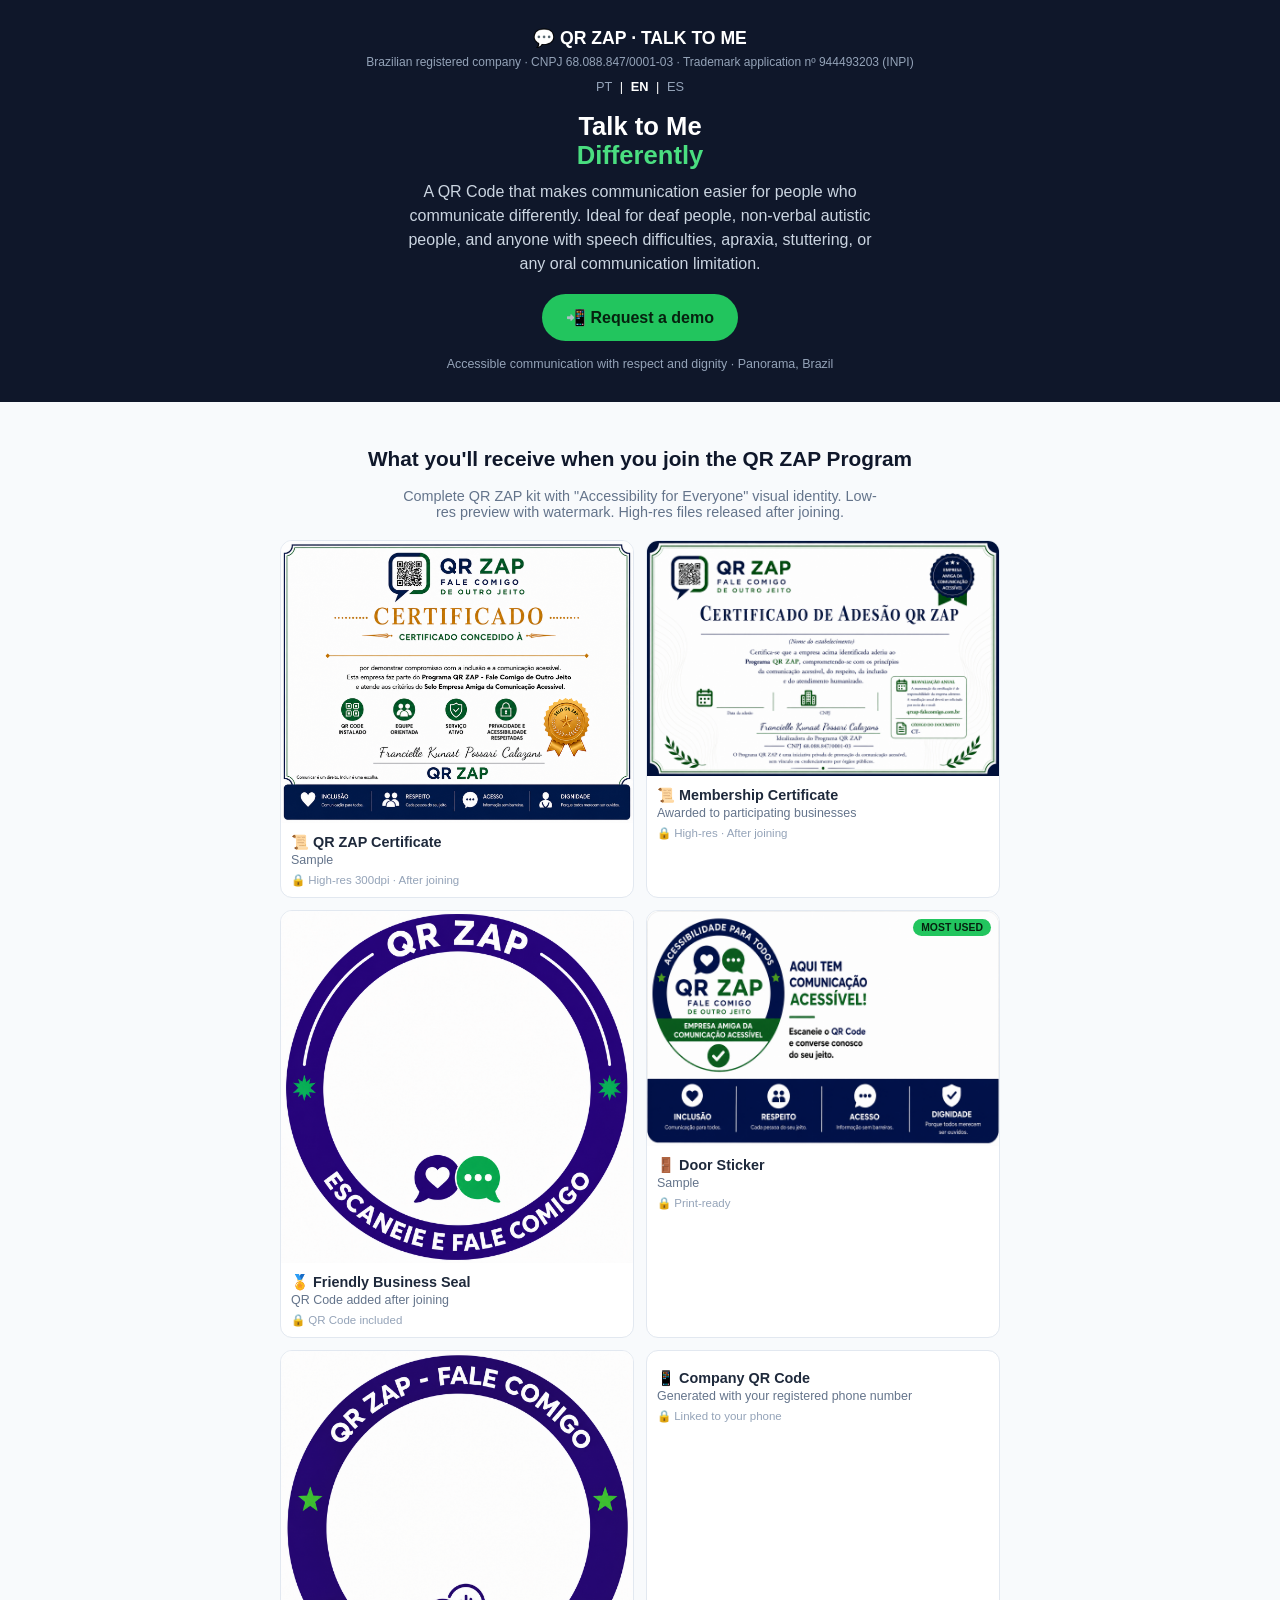
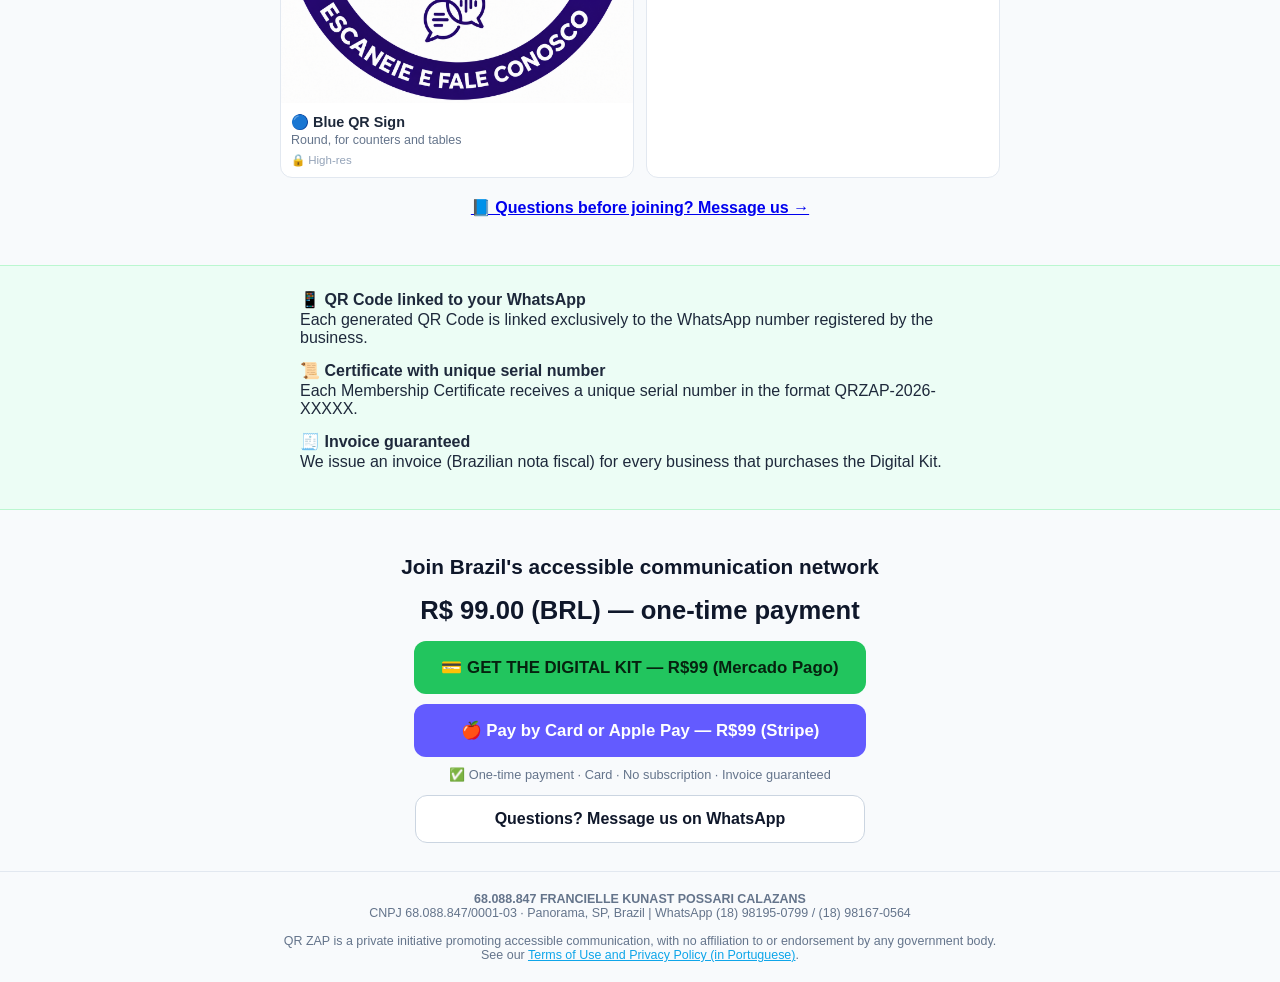
==== index-en.html @ 04eb86b6 "Create index-en.html" ====
<!DOCTYPE html>
<html lang="en">
<head>
<meta charset="UTF-8">
<meta name="viewport" content="width=device-width, initial-scale=1">
<title>QR ZAP - Talk to Me Differently | Accessible Communication</title>
<style>
  body{font-family:Arial,sans-serif;margin:0;background:#f8fafc;color:#1e293b;}
  .hero{background:#0f172a;color:#fff;padding:28px 20px;text-align:center;}
  .hero-topo{display:flex;justify-content:center;align-items:center;gap:8px;font-weight:bold;font-size:1.1rem;}
  .hero-cnpj{font-size:0.75rem;color:#94a3b8;margin-top:6px;}
  .lang{margin-top:10px;font-size:0.8rem;}
  .lang a{color:#94a3b8;text-decoration:none;margin:0 4px;}
  .lang a.ativo{color:#fff;font-weight:bold;}
  .hero h1{font-size:1.6rem;margin:18px 0 10px;}
  .hero h1 span{color:#4ade80;display:block;}
  .hero p{color:#cbd5e1;max-width:480px;margin:0 auto;line-height:1.5;}
  .botao{display:inline-block;background:#22c55e;color:#06220f;font-weight:bold;padding:14px 24px;border-radius:30px;text-decoration:none;margin-top:18px;}
  .conteudo{max-width:720px;margin:0 auto;padding:28px 18px;}
  h2{text-align:center;font-size:1.3rem;color:#0f172a;}
  .sub{text-align:center;color:#64748b;font-size:0.9rem;max-width:480px;margin:6px auto 20px;}
  .grid{display:grid;grid-template-columns:1fr 1fr;gap:12px;}
  .card{background:#fff;border:1px solid #e2e8f0;border-radius:12px;overflow:hidden;position:relative;}
  .card img{width:100%;display:block;}
  .card .tag{position:absolute;top:8px;right:8px;background:#22c55e;color:#06220f;font-size:0.65rem;font-weight:bold;padding:3px 8px;border-radius:20px;}
  .card .corpo{padding:10px;}
  .card .corpo strong{font-size:0.9rem;}
  .card .corpo .obs{font-size:0.78rem;color:#64748b;display:block;margin-top:2px;}
  .card .corpo .cadeado{font-size:0.72rem;color:#94a3b8;display:block;margin-top:6px;}
  .manual-link{display:block;text-align:center;margin:20px 0;font-weight:bold;}
  .faixa{background:#ecfdf5;border-top:1px solid #bbf7d0;border-bottom:1px solid #bbf7d0;padding:24px 18px;}
  .faixa .item{max-width:680px;margin:0 auto 14px;}
  .faixa strong{display:block;margin-bottom:2px;}
  .final{text-align:center;padding:28px 18px;}
  .preco-antigo{text-decoration:line-through;color:#94a3b8;}
  .preco-novo{font-size:1.6rem;font-weight:bold;color:#0f172a;margin:6px 0 16px;}
  .botao-pag{display:block;max-width:420px;margin:0 auto;background:#22c55e;color:#06220f;font-weight:bold;padding:16px;border-radius:12px;text-decoration:none;font-size:1.05rem;}
  .botao-whats{display:block;max-width:420px;margin:12px auto 0;background:#fff;border:1px solid #cbd5e1;color:#0f172a;font-weight:bold;padding:14px;border-radius:12px;text-decoration:none;}
  .rodape{text-align:center;font-size:0.78rem;color:#64748b;padding:20px;border-top:1px solid #e2e8f0;}
  .rodape a{color:#0ea5e9;}
</style>
</head>
<body>

<div class="hero">
  <div class="hero-topo">💬 QR ZAP · TALK TO ME</div>
  <div class="hero-cnpj">Brazilian registered company · CNPJ 68.088.847/0001-03 · Trademark application nº 944493203 (INPI)</div>
  <div class="lang"><a href="index.html">PT</a> | <a class="ativo" href="index-en.html">EN</a> | <a href="index-es.html">ES</a></div>
  <h1>Talk to Me<br><span>Differently</span></h1>
  <p>A QR Code that makes communication easier for people who communicate differently. Ideal for deaf people, non-verbal autistic people, and anyone with speech difficulties, apraxia, stuttering, or any oral communication limitation.</p>
  <a class="botao" href="https://wa.me/5518981950799?text=Hello! I'd like to learn more about QR ZAP.">📲 Request a demo</a>
  <p style="font-size:0.78rem;color:#94a3b8;margin-top:14px;">Accessible communication with respect and dignity · Panorama, Brazil</p>
</div>

<div class="conteudo">
  <h2>What you'll receive when you join the QR ZAP Program</h2>
  <p class="sub">Complete QR ZAP kit with "Accessibility for Everyone" visual identity. Low-res preview with watermark. High-res files released after joining.</p>

  <div class="grid">
    <div class="card">
      <img src="certificado-base.png" alt="QR ZAP Certificate">
      <div class="corpo"><strong>📜 QR ZAP Certificate</strong><span class="obs">Sample</span><span class="cadeado">🔒 High-res 300dpi · After joining</span></div>
    </div>
    <div class="card">
      <img src="certificado-oficial.png" alt="QR ZAP Membership Certificate">
      <div class="corpo"><strong>📜 Membership Certificate</strong><span class="obs">Awarded to participating businesses</span><span class="cadeado">🔒 High-res · After joining</span></div>
    </div>
    <div class="card">
      <img src="selo-base-v2.png" alt="Accessible Communication Friendly Business Seal">
      <div class="corpo"><strong>🏅 Friendly Business Seal</strong><span class="obs">QR Code added after joining</span><span class="cadeado">🔒 QR Code included</span></div>
    </div>
    <div class="card">
      <span class="tag">MOST USED</span>
      <img src="adesivo-porta-base.png" alt="Door Sticker">
      <div class="corpo"><strong>🚪 Door Sticker</strong><span class="obs">Sample</span><span class="cadeado">🔒 Print-ready</span></div>
    </div>
    <div class="card">
      <img src="qr-azul-base.png" alt="Blue QR Sign">
      <div class="corpo"><strong>🔵 Blue QR Sign</strong><span class="obs">Round, for counters and tables</span><span class="cadeado">🔒 High-res</span></div>
    </div>
    <div class="card">
      <div class="corpo" style="padding-top:18px;"><strong>📱 Company QR Code</strong><span class="obs">Generated with your registered phone number</span><span class="cadeado">🔒 Linked to your phone</span></div>
    </div>
  </div>

  <a class="manual-link" href="https://wa.me/5518981950799?text=Hello! I'd like the QR ZAP manual in English.">📘 Questions before joining? Message us →</a>
</div>

<div class="faixa">
  <div class="item"><strong>📱 QR Code linked to your WhatsApp</strong>Each generated QR Code is linked exclusively to the WhatsApp number registered by the business.</div>
  <div class="item"><strong>📜 Certificate with unique serial number</strong>Each Membership Certificate receives a unique serial number in the format QRZAP-2026-XXXXX.</div>
  <div class="item"><strong>🧾 Invoice guaranteed</strong>We issue an invoice (Brazilian nota fiscal) for every business that purchases the Digital Kit.</div>
</div>

<div class="final">
  <h2>Join Brazil's accessible communication network</h2>
  <p class="preco-novo">R$ 99.00 (BRL) — one-time payment</p>
  <a class="botao-pag" href="https://mpago.la/1vmotHD">💳 GET THE DIGITAL KIT — R$99 (Mercado Pago)</a>
  <a class="botao-pag" style="background:#635bff;color:#fff;margin-top:10px;" href="https://buy.stripe.com/dRm9ASbgddrAe2t5yp1ck02">🍎 Pay by Card or Apple Pay — R$99 (Stripe)</a>
  <p style="font-size:0.8rem;color:#64748b;margin-top:10px;">✅ One-time payment · Card · No subscription · Invoice guaranteed</p>
  <a class="botao-whats" href="https://wa.me/5518981950799?text=Hello! I found QR ZAP and have some questions about the Digital Kit">Questions? Message us on WhatsApp</a>
</div>

<div class="rodape">
  <strong>68.088.847 FRANCIELLE KUNAST POSSARI CALAZANS</strong><br>
  CNPJ 68.088.847/0001-03 · Panorama, SP, Brazil | WhatsApp (18) 98195-0799 / (18) 98167-0564<br><br>
  QR ZAP is a private initiative promoting accessible communication, with no affiliation to or endorsement by any government body.<br>
  See our <a href="termos.html">Terms of Use and Privacy Policy (in Portuguese)</a>.
</div>

</body>
</html>
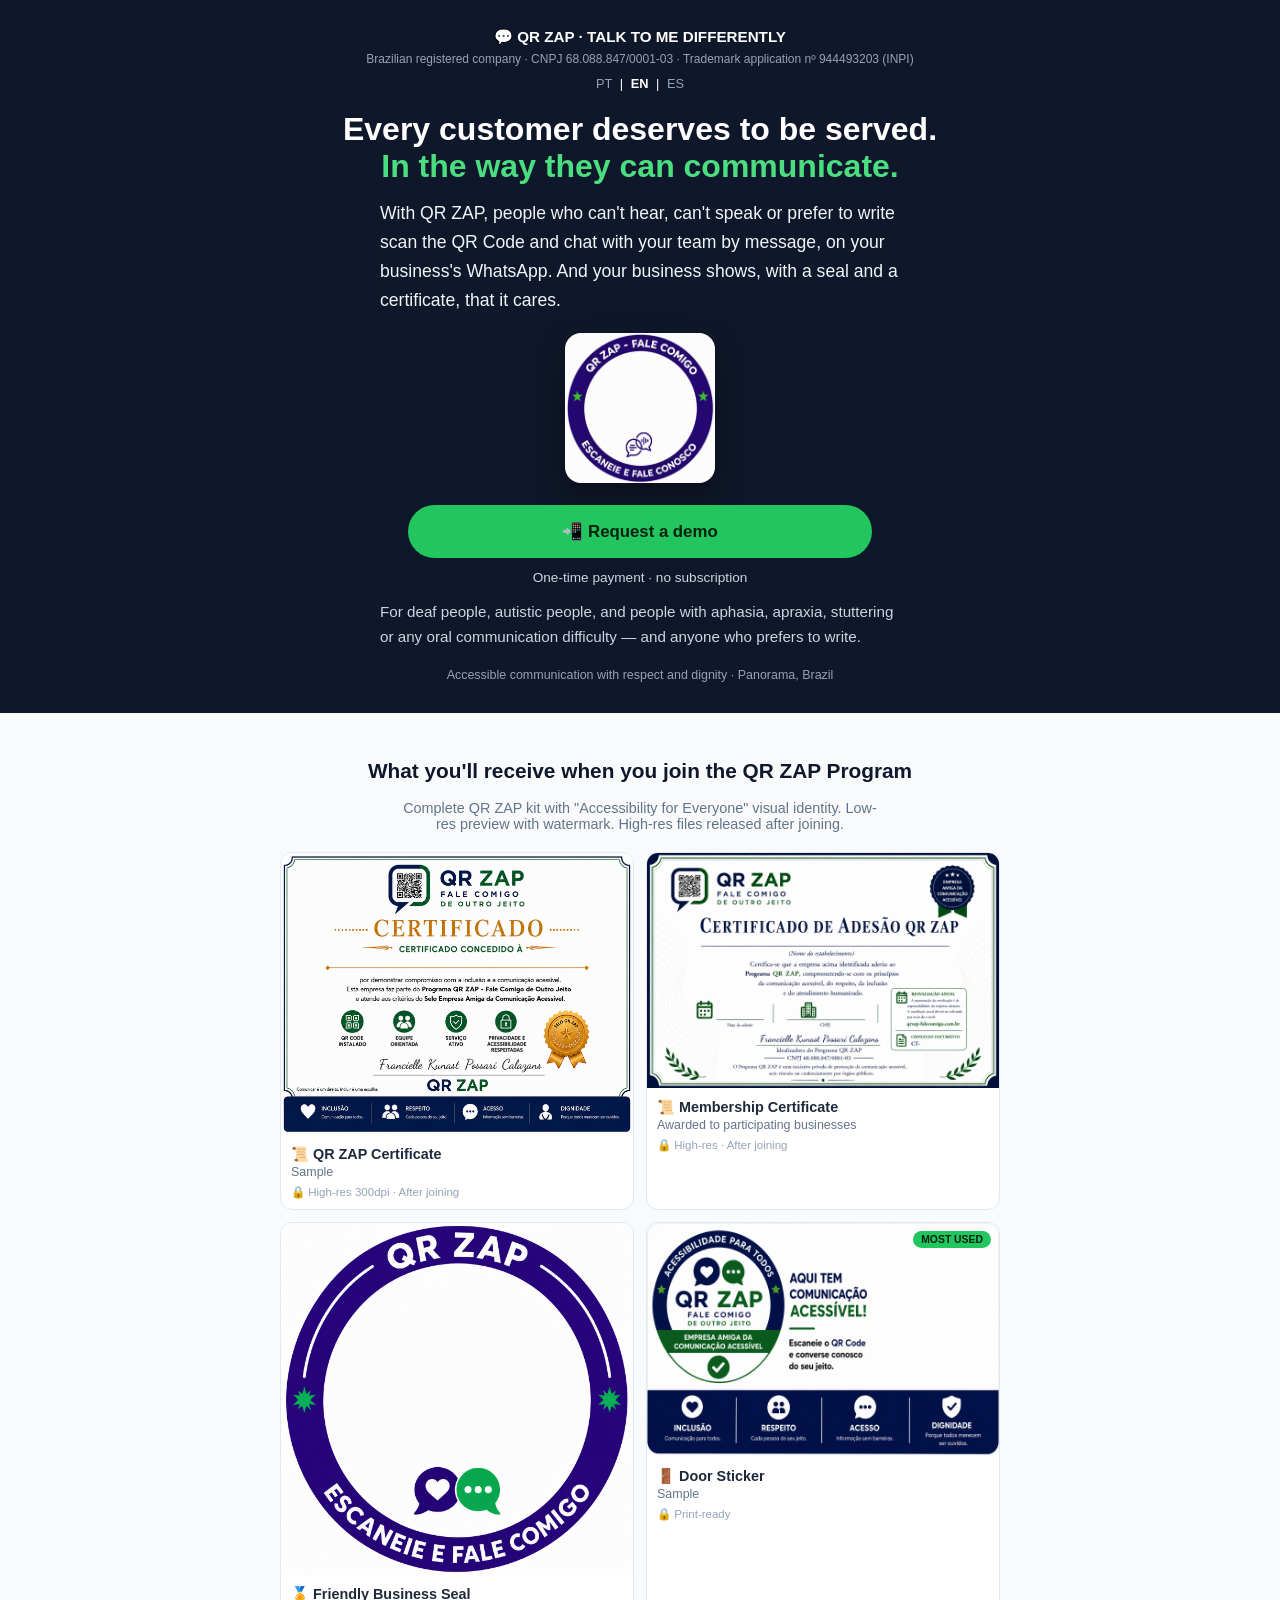
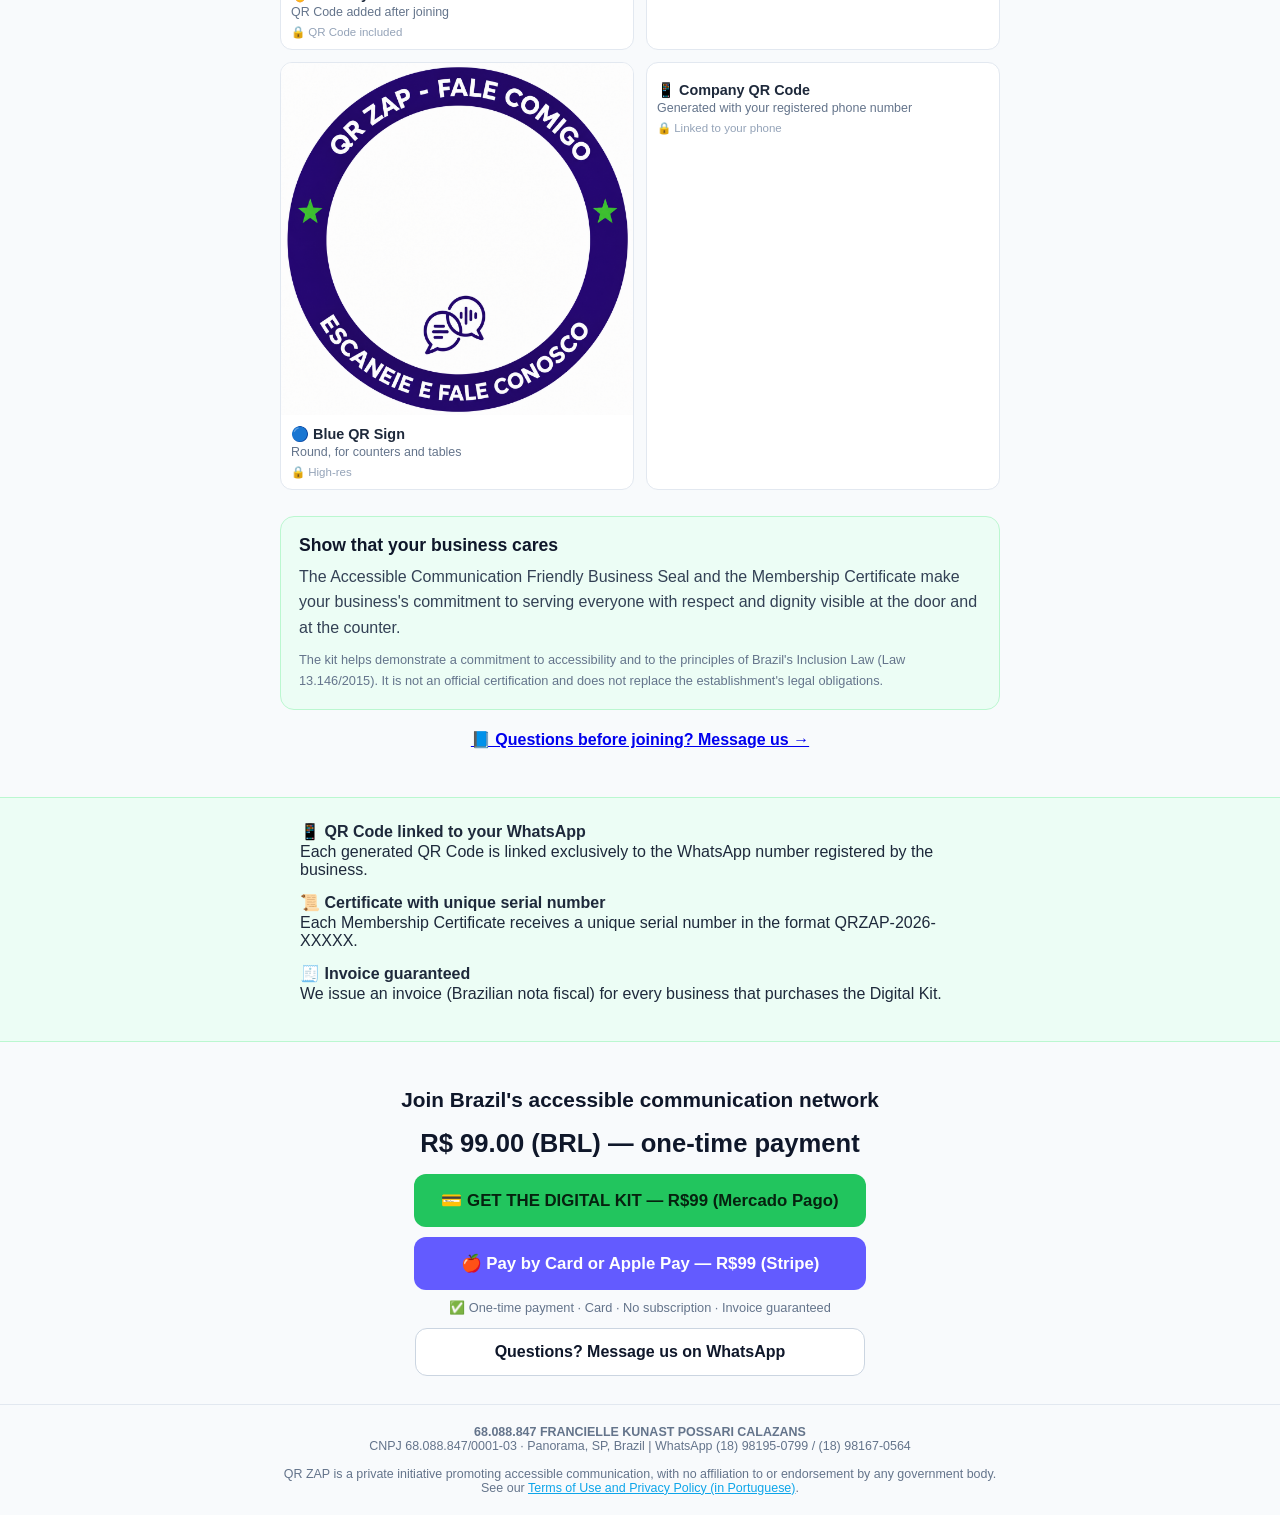
==== commit 2a54e523: "Update index-en.html" ====
--- a/index-en.html
+++ b/index-en.html
@@ -7,17 +7,27 @@
 <style>
   body{font-family:Arial,sans-serif;margin:0;background:#f8fafc;color:#1e293b;}
   .hero{background:#0f172a;color:#fff;padding:28px 20px;text-align:center;}
-  .hero-topo{display:flex;justify-content:center;align-items:center;gap:8px;font-weight:bold;font-size:1.1rem;}
+  .hero-topo{display:flex;justify-content:center;align-items:center;gap:8px;font-weight:bold;font-size:0.95rem;}
   .hero-cnpj{font-size:0.75rem;color:#94a3b8;margin-top:6px;}
   .lang{margin-top:10px;font-size:0.8rem;}
   .lang a{color:#94a3b8;text-decoration:none;margin:0 4px;}
   .lang a.ativo{color:#fff;font-weight:bold;}
-  .hero h1{font-size:1.6rem;margin:18px 0 10px;}
+  .hero h1{font-size:2rem;line-height:1.15;margin:20px 0 14px;font-weight:bold;}
   .hero h1 span{color:#4ade80;display:block;}
-  .hero p{color:#cbd5e1;max-width:480px;margin:0 auto;line-height:1.5;}
-  .botao{display:inline-block;background:#22c55e;color:#06220f;font-weight:bold;padding:14px 24px;border-radius:30px;text-decoration:none;margin-top:18px;}
+  .hero p{color:#f1f5f9;max-width:520px;margin:0 auto;line-height:1.65;}
+  .hero p.lead{font-size:1.1rem;text-align:left;}
+  .hero p.para{font-size:0.95rem;color:#cbd5e1;text-align:left;margin-top:14px;}
+  .hero-img{width:150px;max-width:50%;margin:18px auto 0;}
+  .hero-img img{width:100%;display:block;border-radius:16px;box-shadow:0 14px 30px rgba(0,0,0,0.35);}
+  .hero-micro{font-size:0.85rem;color:#cbd5e1;margin-top:12px;}
+  .botao{display:block;max-width:420px;margin:22px auto 0;font-size:1.05rem;background:#22c55e;color:#06220f;font-weight:bold;padding:16px 22px;border-radius:30px;text-decoration:none;}
   .conteudo{max-width:720px;margin:0 auto;padding:28px 18px;}
-  h2{text-align:center;font-size:1.3rem;color:#0f172a;}
+  h2{text-align:center;font-size:1.3rem;color:#0f172a;overflow-wrap:break-word;}
+  img{max-width:100%;}
+  .compromisso{background:#ecfdf5;border:1px solid #bbf7d0;border-radius:14px;padding:18px;margin:26px 0 0;}
+  .compromisso h3{margin:0 0 8px;font-size:1.1rem;color:#0f172a;}
+  .compromisso p{margin:0 0 10px;line-height:1.6;color:#334155;}
+  .compromisso .aviso{font-size:0.8rem;color:#64748b;margin:0;}
   .sub{text-align:center;color:#64748b;font-size:0.9rem;max-width:480px;margin:6px auto 20px;}
   .grid{display:grid;grid-template-columns:1fr 1fr;gap:12px;}
   .card{background:#fff;border:1px solid #e2e8f0;border-radius:12px;overflow:hidden;position:relative;}
@@ -43,13 +53,16 @@
 <body>
 
 <div class="hero">
-  <div class="hero-topo">💬 QR ZAP · TALK TO ME</div>
+  <div class="hero-topo">💬 QR ZAP · TALK TO ME DIFFERENTLY</div>
   <div class="hero-cnpj">Brazilian registered company · CNPJ 68.088.847/0001-03 · Trademark application nº 944493203 (INPI)</div>
   <div class="lang"><a href="index.html">PT</a> | <a class="ativo" href="index-en.html">EN</a> | <a href="index-es.html">ES</a></div>
-  <h1>Talk to Me<br><span>Differently</span></h1>
-  <p>A QR Code that makes communication easier for people who communicate differently. Ideal for deaf people, non-verbal autistic people, and anyone with speech difficulties, apraxia, stuttering, or any oral communication limitation.</p>
+  <h1>Every customer deserves to be served.<span>In the way they can communicate.</span></h1>
+  <p class="lead">With QR ZAP, people who can't hear, can't speak or prefer to write scan the QR Code and chat with your team by message, on your business's WhatsApp. And your business shows, with a seal and a certificate, that it cares.</p>
+  <div class="hero-img"><img src="qr-azul-base.png" alt="QR ZAP counter sign with QR Code"></div>
   <a class="botao" href="https://wa.me/5518981950799?text=Hello! I'd like to learn more about QR ZAP.">📲 Request a demo</a>
-  <p style="font-size:0.78rem;color:#94a3b8;margin-top:14px;">Accessible communication with respect and dignity · Panorama, Brazil</p>
+  <div class="hero-micro">One-time payment · no subscription</div>
+  <p class="para">For deaf people, autistic people, and people with aphasia, apraxia, stuttering or any oral communication difficulty — and anyone who prefers to write.</p>
+  <p style="font-size:0.78rem;color:#94a3b8;margin-top:16px;text-align:center;">Accessible communication with respect and dignity · Panorama, Brazil</p>
 </div>
 
 <div class="conteudo">
@@ -83,6 +96,12 @@
     </div>
   </div>
 
+  <div class="compromisso">
+    <h3>Show that your business cares</h3>
+    <p>The Accessible Communication Friendly Business Seal and the Membership Certificate make your business's commitment to serving everyone with respect and dignity visible at the door and at the counter.</p>
+    <p class="aviso">The kit helps demonstrate a commitment to accessibility and to the principles of Brazil's Inclusion Law (Law 13.146/2015). It is not an official certification and does not replace the establishment's legal obligations.</p>
+  </div>
+
   <a class="manual-link" href="https://wa.me/5518981950799?text=Hello! I'd like the QR ZAP manual in English.">📘 Questions before joining? Message us →</a>
 </div>
 
@@ -96,7 +115,7 @@
   <h2>Join Brazil's accessible communication network</h2>
   <p class="preco-novo">R$ 99.00 (BRL) — one-time payment</p>
   <a class="botao-pag" href="https://mpago.la/1vmotHD">💳 GET THE DIGITAL KIT — R$99 (Mercado Pago)</a>
-  <a class="botao-pag" style="background:#635bff;color:#fff;margin-top:10px;" href="https://buy.stripe.com/dRm9ASbgddrAe2t5yp1ck02">🍎 Pay by Card or Apple Pay — R$99 (Stripe)</a>
+  <a class="botao-pag" style="background:#635bff;color:#fff;margin-top:10px;" href="https://buy.stripe.com/cNi8wO4RP5Z83nPgd31ck03">🍎 Pay by Card or Apple Pay — R$99 (Stripe)</a>
   <p style="font-size:0.8rem;color:#64748b;margin-top:10px;">✅ One-time payment · Card · No subscription · Invoice guaranteed</p>
   <a class="botao-whats" href="https://wa.me/5518981950799?text=Hello! I found QR ZAP and have some questions about the Digital Kit">Questions? Message us on WhatsApp</a>
 </div>
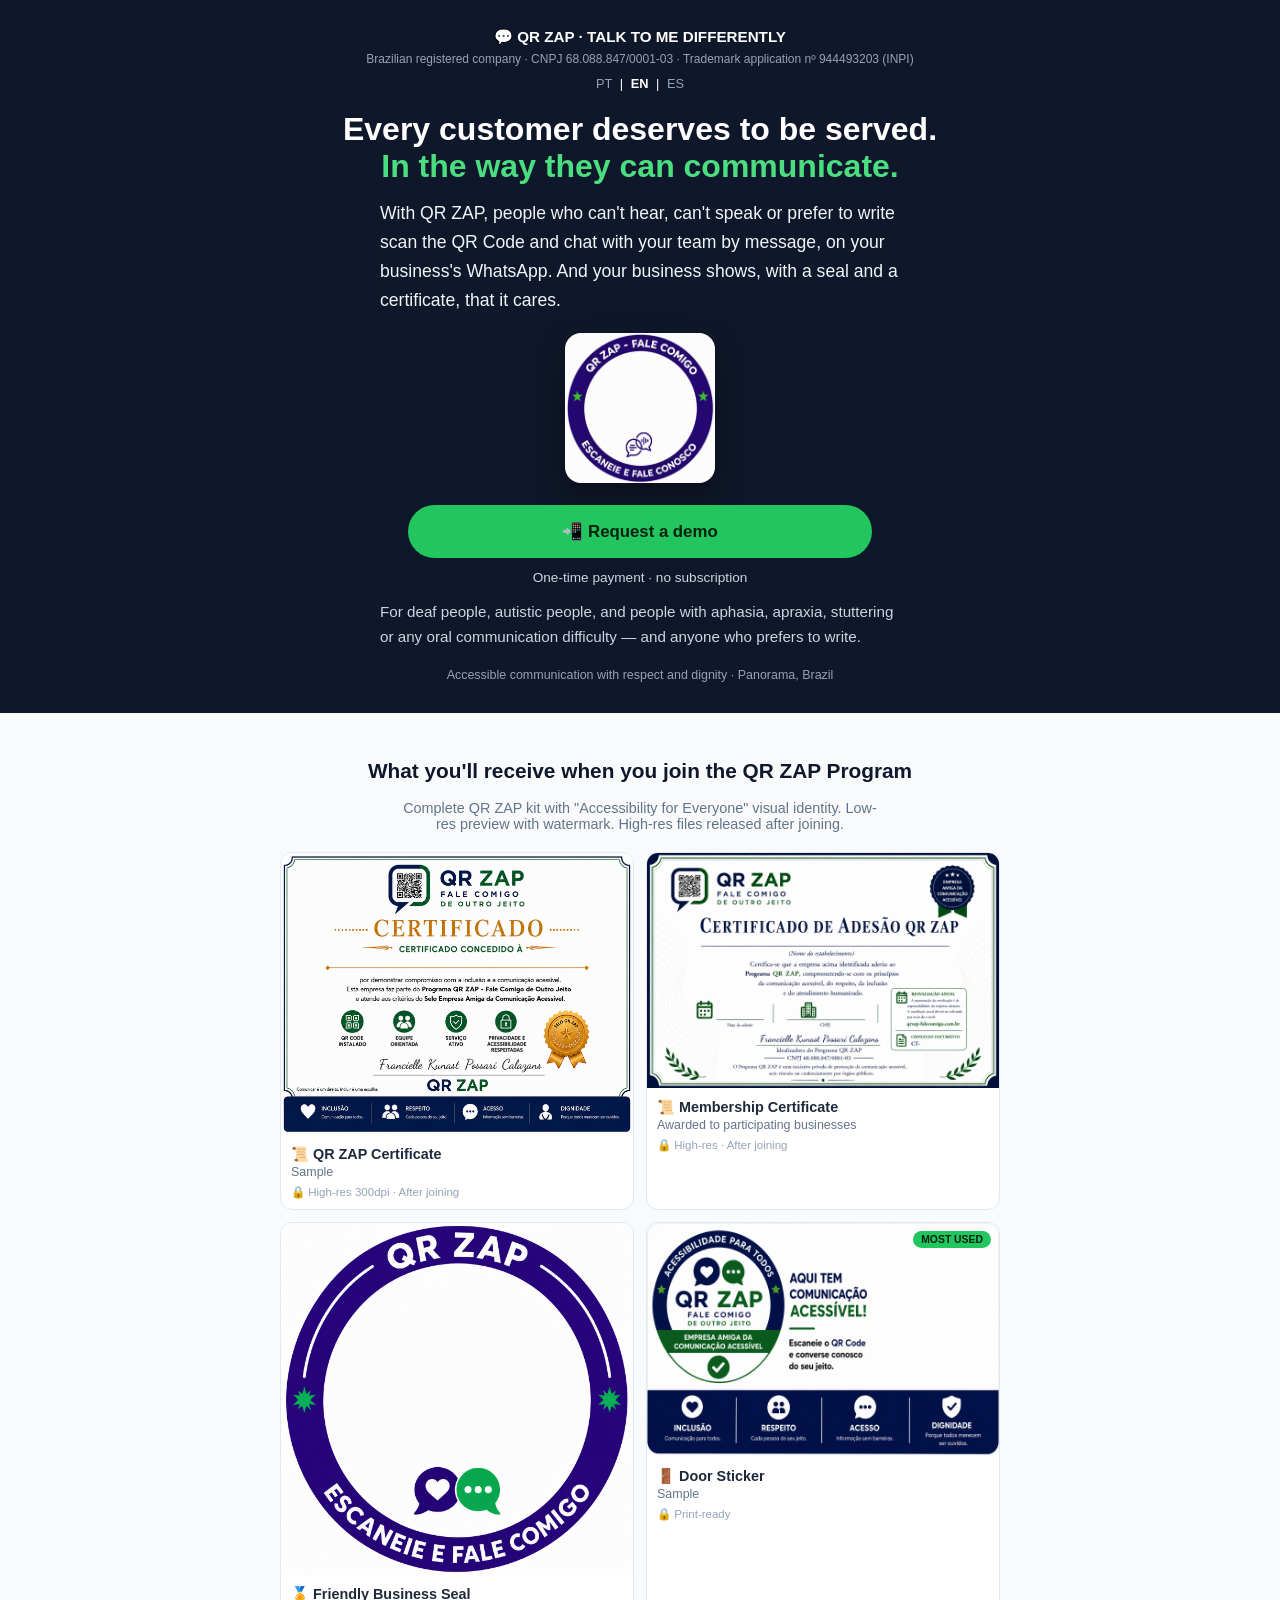
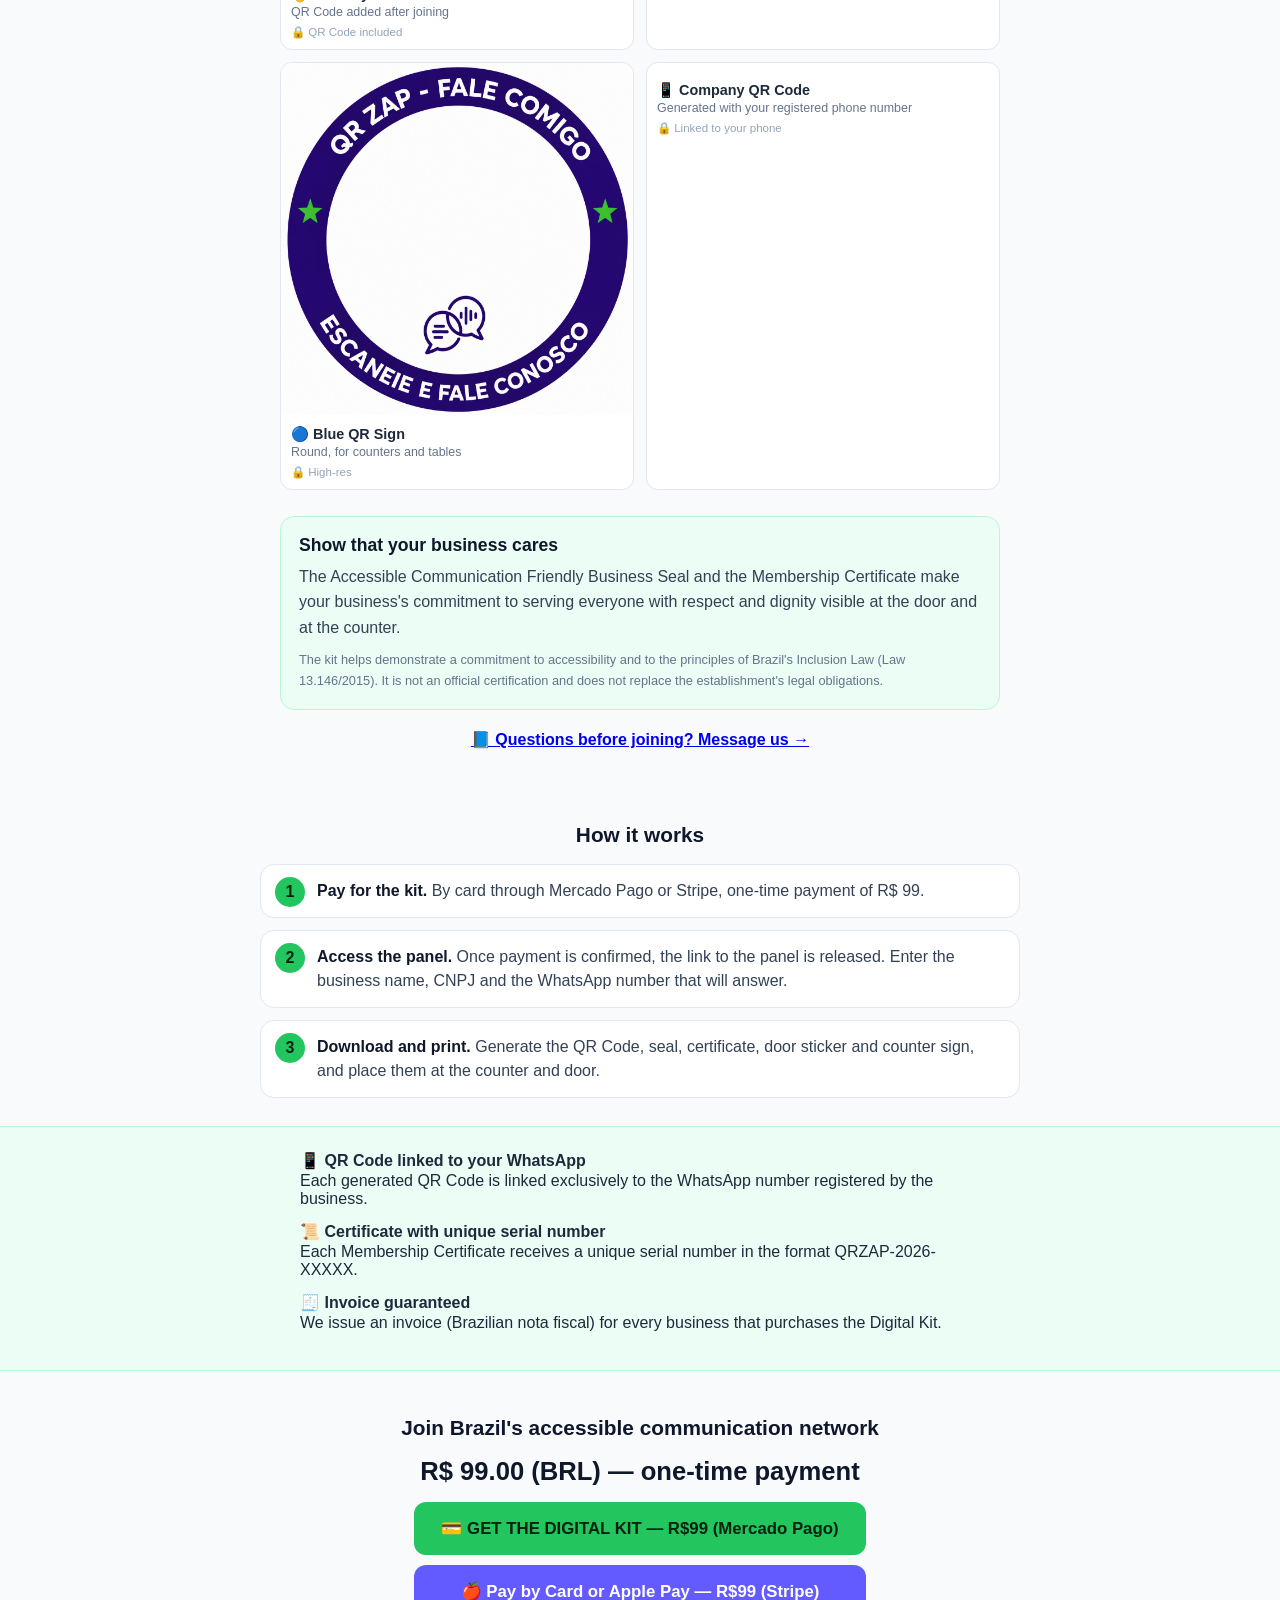
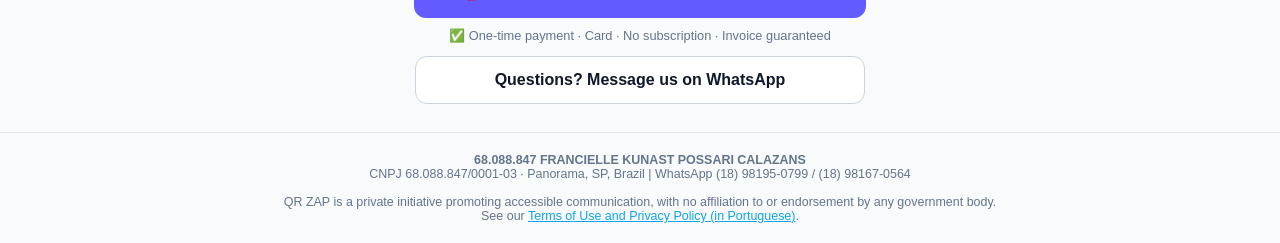
==== commit 82f200fa: "Update index-en.html" ====
--- a/index-en.html
+++ b/index-en.html
@@ -48,6 +48,11 @@
   .botao-whats{display:block;max-width:420px;margin:12px auto 0;background:#fff;border:1px solid #cbd5e1;color:#0f172a;font-weight:bold;padding:14px;border-radius:12px;text-decoration:none;}
   .rodape{text-align:center;font-size:0.78rem;color:#64748b;padding:20px;border-top:1px solid #e2e8f0;}
   .rodape a{color:#0ea5e9;}
+  .como{max-width:760px;margin:0 auto;padding:8px 18px 28px;}
+  .passos{list-style:none;margin:16px 0 0;padding:0;display:grid;gap:12px;counter-reset:p;}
+  .passos li{counter-increment:p;background:#fff;border:1px solid #e2e8f0;border-radius:14px;padding:14px 16px 14px 56px;position:relative;line-height:1.5;color:#334155;}
+  .passos li::before{content:counter(p);position:absolute;left:14px;top:12px;width:30px;height:30px;border-radius:50%;background:#22c55e;color:#06220f;font-weight:800;display:flex;align-items:center;justify-content:center;}
+  .passos strong{color:#0f172a;}
 </style>
 </head>
 <body>
@@ -105,6 +110,15 @@
   <a class="manual-link" href="https://wa.me/5518981950799?text=Hello! I'd like the QR ZAP manual in English.">📘 Questions before joining? Message us →</a>
 </div>
 
+<div class="como">
+  <h2>How it works</h2>
+  <ol class="passos">
+    <li><strong>Pay for the kit.</strong> By card through Mercado Pago or Stripe, one-time payment of R$ 99.</li>
+    <li><strong>Access the panel.</strong> Once payment is confirmed, the link to the panel is released. Enter the business name, CNPJ and the WhatsApp number that will answer.</li>
+    <li><strong>Download and print.</strong> Generate the QR Code, seal, certificate, door sticker and counter sign, and place them at the counter and door.</li>
+  </ol>
+</div>
+
 <div class="faixa">
   <div class="item"><strong>📱 QR Code linked to your WhatsApp</strong>Each generated QR Code is linked exclusively to the WhatsApp number registered by the business.</div>
   <div class="item"><strong>📜 Certificate with unique serial number</strong>Each Membership Certificate receives a unique serial number in the format QRZAP-2026-XXXXX.</div>
